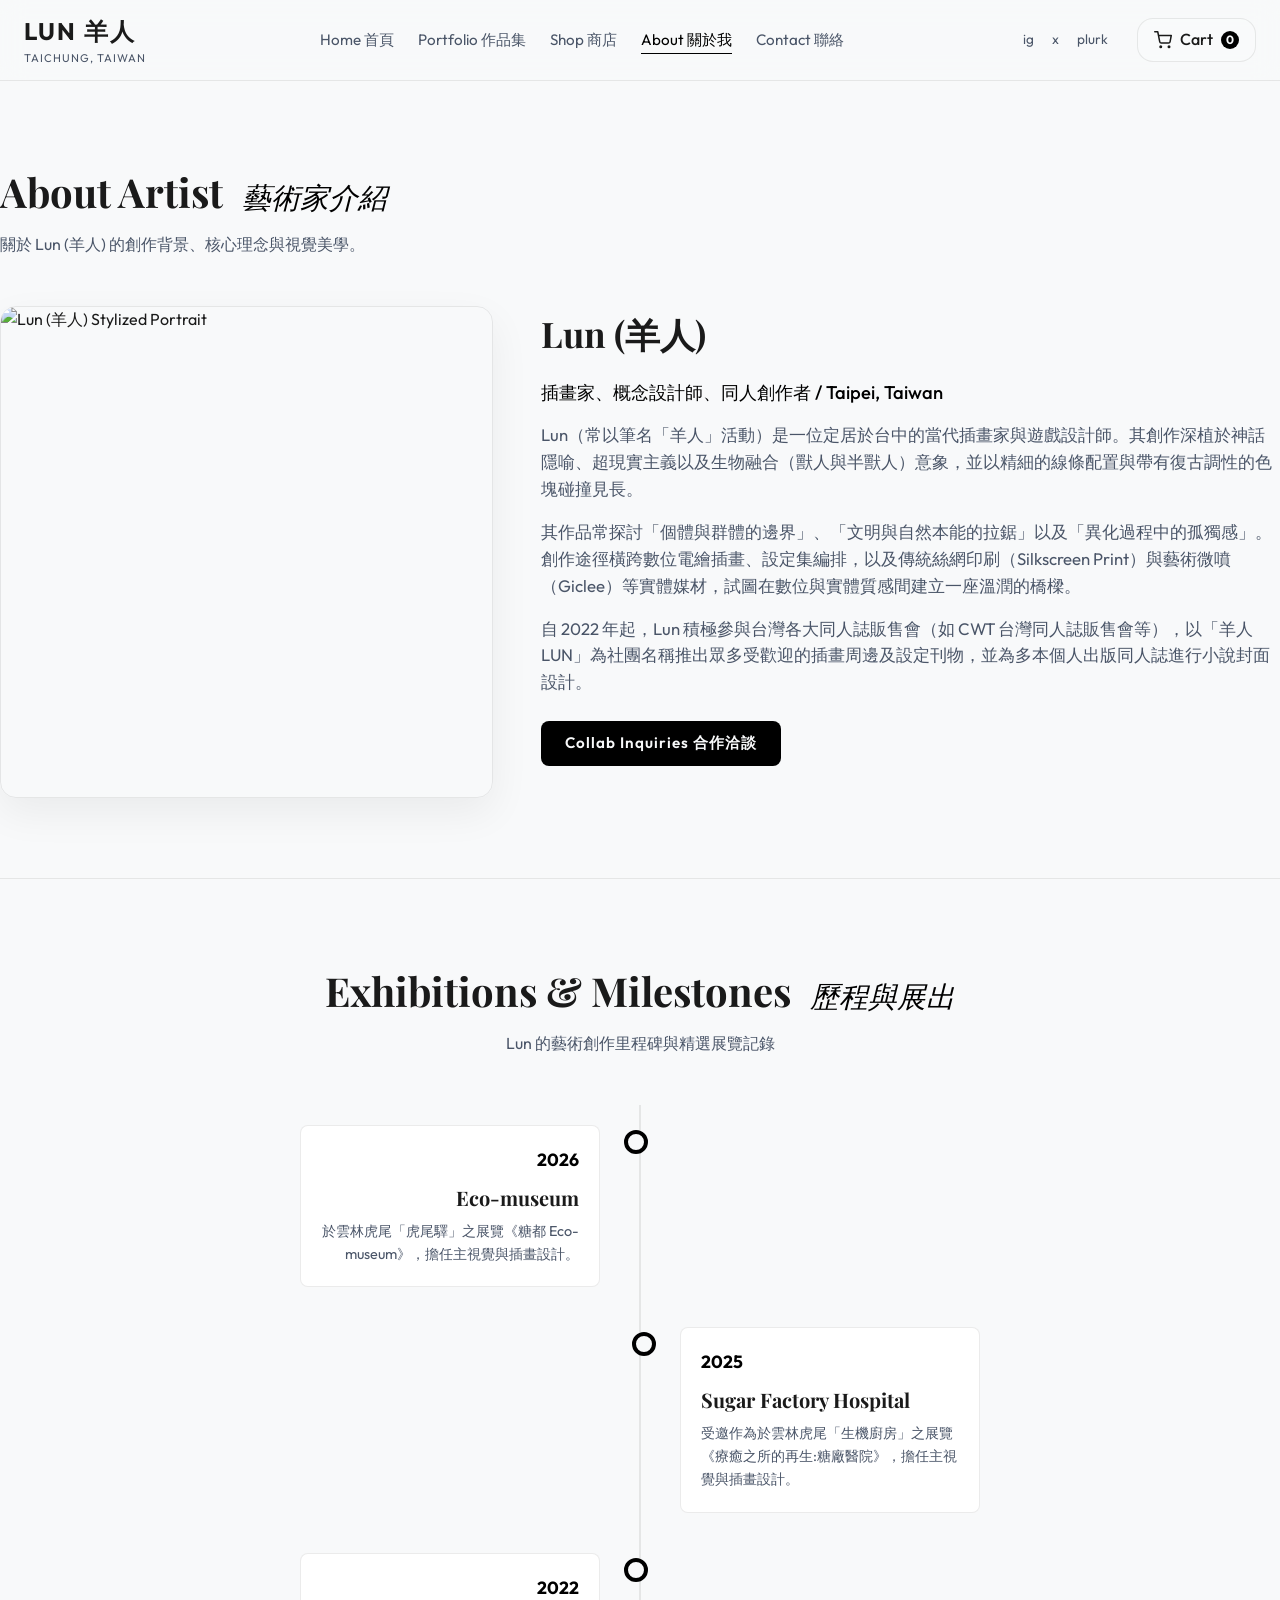
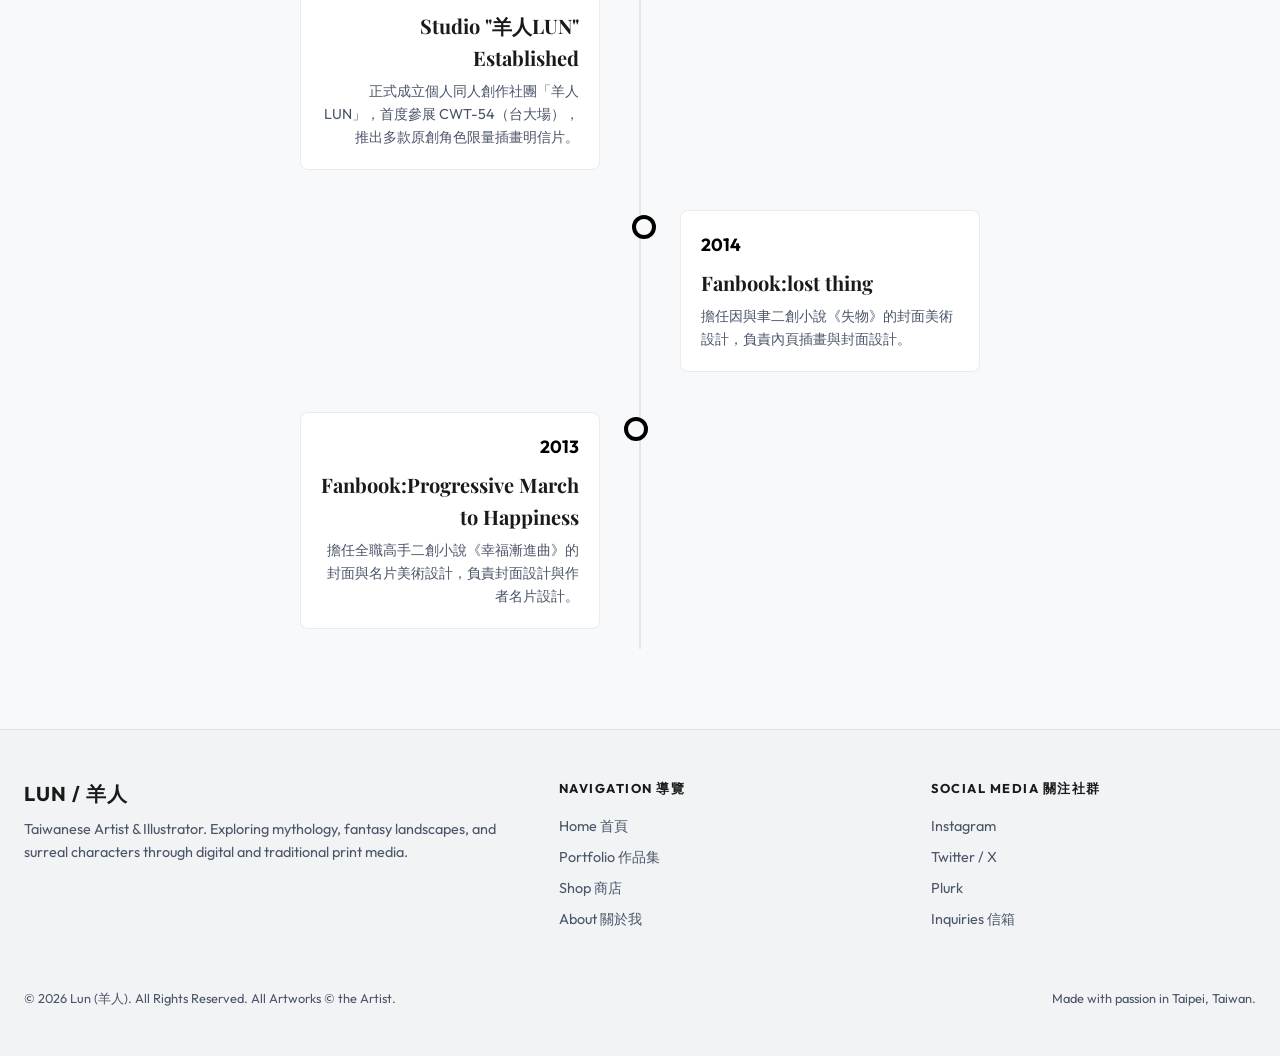
==== about.html @ feaa1fb0 "Add files via upload" ====
<!DOCTYPE html>
<html lang="zh-Hant-TW">
<head>
    <meta charset="UTF-8">
    <meta name="viewport" content="width=device-width, initial-scale=1.0">
    <title>About — Lun (羊人) | 關於我</title>
    <meta name="description" content="了解插畫家 Lun (羊人) 的創作背景與藝術理念。探索其創作生涯時間軸、精選展覽經歷、合作客戶與個人自傳。">
    <link rel="stylesheet" href="style.css">
</head>
<body>

    <!-- --- Header --- -->
    <header>
        <div class="container nav-container">
            <a href="index.html" class="logo-wrapper">
                <span class="logo-brand">LUN 羊人</span>
                <span class="logo-location">Taichung, Taiwan</span>
            </a>
            
            <nav>
                <ul class="nav-links" id="nav-links">
                    <li><a href="index.html">Home 首頁</a></li>
                    <li><a href="portfolio.html">Portfolio 作品集</a></li>
                    <li><a href="shop.html">Shop 商店</a></li>
                    <li><a href="about.html" class="active">About 關於我</a></li>
                    <li><a href="#" id="contact-trigger">Contact 聯絡</a></li>
                </ul>
            </nav>
            
            <div class="nav-right">
                <div class="social-icons-nav">
                    <a href="https://instagram.com" target="_blank">ig</a>
                    <a href="https://x.com" target="_blank">x</a>
                    <a href="https://plurk.com" target="_blank">plurk</a>
                </div>
                <div class="cart-icon-btn" id="cart-toggle">
                    <svg width="18" height="18" viewBox="0 0 24 24" fill="none" stroke="currentColor" stroke-width="2" stroke-linecap="round" stroke-linejoin="round"><circle cx="9" cy="21" r="1"></circle><circle cx="20" cy="21" r="1"></circle><path d="M1 1h4l2.68 13.39a2 2 0 0 0 2 1.61h9.72a2 2 0 0 0 2-1.61L23 6H6"></path></svg>
                    <span>Cart</span>
                    <span class="cart-count" id="cart-count">0</span>
                </div>
                <div class="menu-toggle" id="menu-toggle">
                    <span></span>
                    <span></span>
                    <span></span>
                </div>
            </div>
        </div>
    </header>

    <!-- --- About Section --- -->
    <section class="container section-padding" style="margin-top: 80px;">
        <div class="section-header">
            <h2>About Artist <em>藝術家介紹</em></h2>
            <p>關於 Lun (羊人) 的創作背景、核心理念與視覺美學。</p>
        </div>
        
        <div class="about-grid">
            <div class="about-image">
                <img src="assets/artist_avatar.png" alt="Lun (羊人) Stylized Portrait">
            </div>
            
            <div class="about-text">
                <h3>Lun (羊人)</h3>
                <p style="color: var(--accent-gold); font-size: 1.15rem; font-weight: 500; margin-bottom: 15px;">插畫家、概念設計師、同人創作者 / Taipei, Taiwan</p>
                
                <p>Lun（常以筆名「羊人」活動）是一位定居於台中的當代插畫家與遊戲設計師。其創作深植於神話隱喻、超現實主義以及生物融合（獸人與半獸人）意象，並以精細的線條配置與帶有復古調性的色塊碰撞見長。</p>
                
                <p>其作品常探討「個體與群體的邊界」、「文明與自然本能的拉鋸」以及「異化過程中的孤獨感」。創作途徑橫跨數位電繪插畫、設定集編排，以及傳統絲網印刷（Silkscreen Print）與藝術微噴（Giclee）等實體媒材，試圖在數位與實體質感間建立一座溫潤的橋樑。</p>
                
                <p>自 2022 年起，Lun 積極參與台灣各大同人誌販售會（如 CWT 台灣同人誌販售會等），以「羊人LUN」為社團名稱推出眾多受歡迎的插畫周邊及設定刊物，並為多本個人出版同人誌進行小說封面設計。</p>
                
                <div style="margin-top: 25px;">
                    <a href="#" class="btn btn-primary" id="contact-trigger-about" style="padding: 10px 24px;">Collab Inquiries 合作洽談</a>
                </div>
            </div>
        </div>

        <!-- Timeline Section -->
        <div class="timeline-section">
            <div class="section-header" style="text-align: center;">
                <h2>Exhibitions & Milestones <em>歷程與展出</em></h2>
                <p>Lun 的藝術創作里程碑與精選展覽記錄</p>
            </div>
            
            <div class="timeline">
                <!-- 2026 -->
                <div class="timeline-item timeline-left">
                    <div class="timeline-content">
                        <div class="timeline-date">2026</div>
                        <h4>Eco-museum</h4>
                        <p>於雲林虎尾「虎尾驛」之展覽《糖都 Eco-museum》，擔任主視覺與插畫設計。</p>
                    </div>
                </div>
                
                <!-- 2025 -->
                <div class="timeline-item timeline-right">
                    <div class="timeline-content">
                        <div class="timeline-date">2025</div>
                        <h4>Sugar Factory Hospital</h4>
                        <p>受邀作為於雲林虎尾「生機廚房」之展覽《療癒之所的再生:糖廠醫院》，擔任主視覺與插畫設計。</p>
                    </div>
                </div>
                
                <!-- 2022 -->
                <div class="timeline-item timeline-left">
                    <div class="timeline-content">
                        <div class="timeline-date">2022</div>
                        <h4>Studio "羊人LUN" Established</h4>
                        <p>正式成立個人同人創作社團「羊人LUN」，首度參展 CWT-54（台大場），推出多款原創角色限量插畫明信片。</p>
                    </div>
                </div>
                
                <!-- 2014 -->
                <div class="timeline-item timeline-right">
                    <div class="timeline-content">
                        <div class="timeline-date">2014</div>
                        <h4>Fanbook:lost thing</h4>
                        <p>擔任因與聿二創小說《失物》的封面美術設計，負責內頁插畫與封面設計。</p>
                    </div>
                </div>

                <!-- 2013 -->
                <div class="timeline-item timeline-left">
                    <div class="timeline-content">
                        <div class="timeline-date">2013</div>
                        <h4>Fanbook:Progressive March to Happiness</h4>
                        <p>擔任全職高手二創小說《幸福漸進曲》的封面與名片美術設計，負責封面設計與作者名片設計。</p>
                    </div>
                </div>
            </div>
        </div>
    </section>

    <!-- --- Cart Overlay & Drawer (Global) --- -->
    <div class="cart-overlay" id="cart-overlay">
        <div class="cart-drawer" id="cart-drawer">
            <div class="cart-header">
                <h3>Shopping Cart 購物車</h3>
                <span class="cart-close-btn" id="cart-close">&times;</span>
            </div>
            
            <div class="cart-items-wrapper" id="cart-items-wrapper">
                <!-- Loaded Dynamically -->
            </div>
            
            <div class="cart-footer-panel">
                <div class="cart-summary-row">
                    <span>Subtotal 小計</span>
                    <span class="cart-summary-price" id="cart-total-price">$0.00 USD</span>
                </div>
                
                <button class="btn btn-primary" id="checkout-btn" style="width: 100%; text-align: center;">Proceed to Checkout 填寫結帳資料</button>
                
                <div class="cart-checkout-form" id="checkout-form">
                    <form id="pay-form">
                        <div class="contact-form-group">
                            <label class="contact-form-label" for="checkout-email">Email 收件信箱</label>
                            <input class="contact-input" type="email" id="checkout-email" required placeholder="your_email@domain.com">
                        </div>
                        <div class="contact-form-group">
                            <label class="contact-form-label" for="checkout-name">Recipient Name 收件人姓名</label>
                            <input class="contact-input" type="text" id="checkout-name" required placeholder="收件人真實姓名">
                        </div>
                        <div class="contact-form-group">
                            <label class="contact-form-label" for="checkout-address">Shipping Address 運送地址</label>
                            <input class="contact-input" type="text" id="checkout-address" required placeholder="收件完整地址">
                        </div>
                        <div class="contact-form-group">
                            <label class="contact-form-label" for="checkout-card">Card Number 信用卡卡號</label>
                            <input class="contact-input" type="text" id="checkout-card" required placeholder="0000 0000 0000 0000">
                        </div>
                        <div style="display: grid; grid-template-columns: 1fr 1fr; gap: 10px;">
                            <div class="contact-form-group">
                                <label class="contact-form-label" for="checkout-expiry">Expiry 有效期限</label>
                                <input class="contact-input" type="text" id="checkout-expiry" required placeholder="MM/YY">
                            </div>
                            <div class="contact-form-group">
                                <label class="contact-form-label" for="checkout-cvv">CVV 安全碼</label>
                                <input class="contact-input" type="text" id="checkout-cvv" required placeholder="123">
                            </div>
                        </div>
                        <button type="submit" class="btn btn-primary" id="pay-submit-btn" style="width: 100%; text-align: center; margin-top: 15px; background-color: var(--accent-emerald);">Pay & Confirm 模擬付款</button>
                    </form>
                </div>
            </div>
        </div>
    </div>

    <!-- --- Contact Overlay & Drawer (Global) --- -->
    <div class="contact-overlay" id="contact-overlay">
        <div class="contact-drawer" id="contact-drawer">
            <div class="contact-header">
                <h3>Contact & Newsletter 聯絡與訂閱</h3>
                <span class="contact-close-btn" id="contact-close">&times;</span>
            </div>
            
            <div class="contact-body">
                <p class="contact-intro">對於委託合作、展覽邀請或商品購買有任何疑問？請填寫下方表單，我會儘快與您聯繫。</p>
                
                <form id="contact-form">
                    <div class="contact-form-group">
                        <label class="contact-form-label" for="contact-name">Name 姓名</label>
                        <input class="contact-input" type="text" id="contact-name" required placeholder="您的姓名">
                    </div>
                    <div class="contact-form-group">
                        <label class="contact-form-label" for="contact-email">Email 信箱</label>
                        <input class="contact-input" type="email" id="contact-email" required placeholder="your_email@domain.com">
                    </div>
                    <div class="contact-form-group">
                        <label class="contact-form-label" for="contact-subject">Subject 主旨</label>
                        <input class="contact-input" type="text" id="contact-subject" required placeholder="諮詢主旨">
                    </div>
                    <div class="contact-form-group">
                        <label class="contact-form-label" for="contact-message">Message 訊息內容</label>
                        <textarea class="contact-input" id="contact-message" required placeholder="請輸入您想說的話..."></textarea>
                    </div>
                    <button type="submit" class="btn btn-primary" style="width: 100%; text-align: center;">Send Message 傳送訊息</button>
                </form>
                
                <div class="contact-socials">
                    <span class="contact-form-label">Follow Me 關注社群</span>
                    <ul class="contact-social-links">
                        <li><a href="https://instagram.com" target="_blank">Instagram</a></li>
                        <li><a href="https://x.com" target="_blank">Twitter / X</a></li>
                        <li><a href="https://plurk.com" target="_blank">Plurk</a></li>
                        <li><a href="mailto:lun.sheepman@gmail.com">Email 信箱</a></li>
                    </ul>
                </div>
            </div>
        </div>
    </div>

    <!-- --- Footer --- -->
    <footer>
        <div class="container footer-grid">
            <div class="footer-brand">
                <h4>LUN / 羊人</h4>
                <p>Taiwanese Artist & Illustrator. Exploring mythology, fantasy landscapes, and surreal characters through digital and traditional print media.</p>
            </div>
            <div class="footer-links">
                <h5>Navigation 導覽</h5>
                <ul>
                    <li><a href="index.html">Home 首頁</a></li>
                    <li><a href="portfolio.html">Portfolio 作品集</a></li>
                    <li><a href="shop.html">Shop 商店</a></li>
                    <li><a href="about.html">About 關於我</a></li>
                </ul>
            </div>
            <div class="footer-links">
                <h5>Social Media 關注社群</h5>
                <ul>
                    <li><a href="https://instagram.com" target="_blank">Instagram</a></li>
                    <li><a href="https://x.com" target="_blank">Twitter / X</a></li>
                    <li><a href="https://plurk.com" target="_blank">Plurk</a></li>
                    <li><a href="mailto:lun.sheepman@gmail.com">Inquiries 信箱</a></li>
                </ul>
            </div>
        </div>
        <div class="container footer-bottom">
            <span>&copy; 2026 Lun (羊人). All Rights Reserved. All Artworks &copy; the Artist.</span>
            <span>Made with passion in Taipei, Taiwan.</span>
        </div>
    </footer>

    <script src="app.js"></script>
    <script>
        // Specific toggle for about page button to open contact overlay
        const aboutCollabBtn = document.getElementById('contact-trigger-about');
        if (aboutCollabBtn) {
            aboutCollabBtn.addEventListener('click', (e) => {
                e.preventDefault();
                const overlay = document.getElementById('contact-overlay');
                if (overlay) overlay.classList.add('open');
            });
        }
    </script>
</body>
</html>
---- style.css ----
@import url('https://fonts.googleapis.com/css2?family=Outfit:wght@300;400;500;600;700&family=Playfair+Display:ital,wght@0,400;0,600;0,700;1,400&display=swap');

/* --- CSS Variables & Design System --- */
:root {
    --bg-color: #f8f9fa;
    --bg-card: #ffffff;
    --bg-card-hover: #f1f3f5;
    --border-color: rgba(0, 0, 0, 0.08);
    --border-glow: rgba(0, 0, 0, 0.15);
    
    --text-primary: #1a1a1a;
    --text-secondary: #4a5568;
    --text-muted: #718096;
    
    --accent-gold: #000000;
    --accent-gold-dark: #2d3748;
    --accent-emerald: #0f766e;
    --accent-emerald-dark: #115e59;
    
    --font-sans: 'Outfit', sans-serif;
    --font-serif: 'Playfair Display', serif;
    
    --transition-smooth: all 0.35s cubic-bezier(0.25, 0.8, 0.25, 1);
    --transition-fast: all 0.2s ease;
    
    --glass-blur: blur(12px);
    --border-radius: 8px;
    --border-radius-lg: 16px;
    --spacing-xs: 8px;
    --spacing-sm: 16px;
    --spacing-md: 24px;
    --spacing-lg: 48px;
    --spacing-xl: 80px;
    
    --max-width: 1440px;
}

/* --- Base Reset & Typography --- */
* {
    margin: 0;
    padding: 0;
    box-sizing: border-box;
    -webkit-font-smoothing: antialiased;
    -moz-osx-font-smoothing: grayscale;
}

body {
    background-color: var(--bg-color);
    color: var(--text-primary);
    font-family: var(--font-sans);
    line-height: 1.6;
    overflow-x: hidden;
}

a {
    color: inherit;
    text-decoration: none;
    transition: var(--transition-fast);
}

img {
    max-width: 100%;
    height: auto;
    display: block;
}

button, input, textarea {
    font-family: inherit;
    color: inherit;
    background: none;
    border: none;
    outline: none;
}

/* --- Custom Scrollbar --- */
::-webkit-scrollbar {
    width: 8px;
    height: 8px;
}
::-webkit-scrollbar-track {
    background: var(--bg-color);
}
::-webkit-scrollbar-thumb {
    background: rgba(240, 246, 252, 0.15);
    border-radius: 4px;
}
::-webkit-scrollbar-thumb:hover {
    background: var(--accent-gold);
}

/* --- Layout Wrappers --- */
.container {
    max-width: var(--max-width);
    margin: 0 auto;
    padding: 0 var(--spacing-md);
    width: 100%;
}

.section-padding {
    padding: var(--spacing-xl) 0;
}

/* --- Header & Navigation --- */
header {
    position: fixed;
    top: 0;
    left: 0;
    width: 100%;
    z-index: 100;
    background: rgba(248, 249, 250, 0.85);
    backdrop-filter: var(--glass-blur);
    -webkit-backdrop-filter: var(--glass-blur);
    border-bottom: 1px solid var(--border-color);
    transition: var(--transition-smooth);
}

header.scrolled {
    padding: 10px 0;
    box-shadow: 0 10px 30px rgba(0, 0, 0, 0.05);
}

.nav-container {
    display: flex;
    justify-content: space-between;
    align-items: center;
    height: 80px;
    transition: var(--transition-smooth);
}

header.scrolled .nav-container {
    height: 60px;
}

.logo-wrapper {
    display: flex;
    flex-direction: column;
}

.logo-brand {
    font-size: 1.5rem;
    font-weight: 700;
    letter-spacing: 2px;
    color: var(--text-primary);
}

.logo-location {
    font-size: 0.7rem;
    color: var(--text-secondary);
    letter-spacing: 1px;
    text-transform: uppercase;
}

.nav-links {
    display: flex;
    gap: var(--spacing-md);
    list-style: none;
    align-items: center;
}

.nav-links a {
    font-size: 0.95rem;
    font-weight: 400;
    color: var(--text-secondary);
    position: relative;
    padding: 5px 0;
}

.nav-links a::after {
    content: '';
    position: absolute;
    bottom: 0;
    left: 0;
    width: 0;
    height: 1px;
    background: var(--accent-gold);
    transition: var(--transition-smooth);
}

.nav-links a:hover,
.nav-links a.active {
    color: var(--accent-gold);
}

.nav-links a:hover::after,
.nav-links a.active::after {
    width: 100%;
}

.nav-right {
    display: flex;
    align-items: center;
    gap: var(--spacing-md);
}

.social-icons-nav {
    display: flex;
    gap: var(--spacing-xs);
}

.social-icons-nav a {
    color: var(--text-secondary);
    font-size: 0.85rem;
    text-transform: lowercase;
    padding: 5px;
}

.social-icons-nav a:hover {
    color: var(--accent-gold);
}

.cart-icon-btn {
    display: flex;
    align-items: center;
    gap: 8px;
    color: var(--text-primary);
    cursor: pointer;
    font-weight: 500;
    background: rgba(240, 246, 252, 0.05);
    padding: 8px 16px;
    border-radius: var(--border-radius-lg);
    border: 1px solid var(--border-color);
    transition: var(--transition-fast);
    position: relative;
}

.cart-icon-btn:hover {
    border-color: var(--accent-gold);
    background: rgba(229, 193, 88, 0.05);
}

.cart-count {
    background-color: var(--accent-gold);
    color: var(--bg-color);
    font-size: 0.75rem;
    font-weight: 700;
    min-width: 18px;
    height: 18px;
    border-radius: 50%;
    display: flex;
    align-items: center;
    justify-content: center;
    padding: 2px;
}

/* Mobile Menu Toggle */
.menu-toggle {
    display: none;
    flex-direction: column;
    gap: 6px;
    cursor: pointer;
    z-index: 110;
}

.menu-toggle span {
    width: 25px;
    height: 2px;
    background-color: var(--text-primary);
    transition: var(--transition-fast);
}

/* --- Hero Banner Section --- */
.hero-section {
    position: relative;
    min-height: 90vh;
    display: flex;
    align-items: center;
    padding-top: 100px;
    overflow: hidden;
}

.hero-bg {
    position: absolute;
    top: 0;
    left: 0;
    width: 100%;
    height: 100%;
    z-index: 1;
    opacity: 0.35;
    background: radial-gradient(circle at 80% 30%, rgba(229, 193, 88, 0.15), transparent 50%),
                radial-gradient(circle at 20% 80%, rgba(52, 211, 153, 0.1), transparent 50%);
}

.hero-grid {
    display: grid;
    grid-template-columns: 1fr 1.1fr;
    gap: var(--spacing-lg);
    align-items: center;
    position: relative;
    z-index: 2;
}

.hero-content h1 {
    font-family: var(--font-serif);
    font-size: clamp(2.5rem, 5vw, 4.5rem);
    font-weight: 700;
    line-height: 1.1;
    margin-bottom: var(--spacing-sm);
}

.hero-content h1 em {
    font-style: italic;
    font-weight: 400;
    color: var(--accent-gold);
}

.hero-content .subtitle {
    font-size: 1.25rem;
    color: var(--text-secondary);
    margin-bottom: var(--spacing-md);
    letter-spacing: 1px;
}

.hero-content p {
    color: var(--text-secondary);
    max-width: 500px;
    margin-bottom: var(--spacing-md);
}

.hero-actions {
    display: flex;
    gap: var(--spacing-sm);
}

.btn {
    display: inline-block;
    padding: 12px 32px;
    border-radius: var(--border-radius);
    font-weight: 600;
    font-size: 0.95rem;
    letter-spacing: 1px;
    cursor: pointer;
    transition: var(--transition-smooth);
}

.btn-primary {
    background-color: var(--accent-gold);
    color: var(--bg-color);
}

.btn-primary:hover {
    background-color: var(--accent-gold-dark);
    color: #fff;
    transform: translateY(-2px);
    box-shadow: 0 10px 20px rgba(0, 0, 0, 0.12);
}

.btn-secondary {
    border: 1px solid var(--border-color);
    color: var(--text-primary);
    background: rgba(0, 0, 0, 0.02);
}

.btn-secondary:hover {
    border-color: var(--accent-gold);
    background: rgba(0, 0, 0, 0.05);
    transform: translateY(-2px);
}

.hero-visual {
    position: relative;
    border-radius: var(--border-radius-lg);
    overflow: hidden;
    box-shadow: 0 20px 50px rgba(0, 0, 0, 0.08);
    border: 1px solid var(--border-color);
    transition: var(--transition-smooth);
}

.hero-visual:hover {
    transform: scale(1.02);
    border-color: var(--border-glow);
}

.hero-visual img {
    width: 100%;
    height: 550px;
    object-fit: cover;
}

/* --- Section Titles --- */
.section-header {
    margin-bottom: var(--spacing-lg);
}

.section-header h2 {
    font-family: var(--font-serif);
    font-size: 2.5rem;
    color: var(--text-primary);
}

.section-header h2 em {
    font-style: italic;
    font-weight: 400;
    color: var(--accent-gold);
    font-size: 1.8rem;
    margin-left: 10px;
}

.section-header p {
    color: var(--text-secondary);
    margin-top: 8px;
}

/* --- Portfolio Masonry Grid --- */
.portfolio-filters {
    display: flex;
    gap: var(--spacing-sm);
    list-style: none;
    margin-bottom: var(--spacing-md);
    flex-wrap: wrap;
}

.filter-btn {
    font-size: 0.9rem;
    padding: 8px 20px;
    border-radius: 20px;
    border: 1px solid var(--border-color);
    cursor: pointer;
    background: rgba(240, 246, 252, 0.03);
    transition: var(--transition-fast);
}

.filter-btn:hover,
.filter-btn.active {
    border-color: var(--accent-gold);
    color: var(--accent-gold);
    background: rgba(229, 193, 88, 0.05);
}

/* Saren Stone Reference: 4 Column Masonry */
.masonry-grid {
    column-count: 4;
    column-gap: 20px;
    width: 100%;
}

.masonry-item {
    background-color: var(--bg-card);
    border-radius: var(--border-radius);
    border: 1px solid var(--border-color);
    overflow: hidden;
    margin-bottom: 20px;
    break-inside: avoid;
    cursor: pointer;
    transition: var(--transition-smooth);
    position: relative;
}

.masonry-item img {
    width: 100%;
    display: block;
    transition: var(--transition-smooth);
}

.masonry-item-info {
    position: absolute;
    bottom: 0;
    left: 0;
    width: 100%;
    padding: 24px;
    background: linear-gradient(to top, rgba(248, 249, 250, 0.98), rgba(248, 249, 250, 0));
    opacity: 0;
    transform: translateY(10px);
    transition: var(--transition-smooth);
}

.masonry-item:hover {
    transform: translateY(-5px);
    border-color: var(--border-glow);
    box-shadow: 0 12px 30px rgba(0, 0, 0, 0.4);
}

.masonry-item:hover img {
    transform: scale(1.05);
}

.masonry-item:hover .masonry-item-info {
    opacity: 1;
    transform: translateY(0);
}

.masonry-item-title {
    font-family: var(--font-serif);
    font-size: 1.25rem;
    font-weight: 600;
    margin-bottom: 4px;
}

.masonry-item-tag {
    font-size: 0.8rem;
    color: var(--accent-gold);
    text-transform: uppercase;
    letter-spacing: 1px;
}

/* --- Shop Layout (Sachin Teng Style) --- */
.shop-category-section {
    margin-bottom: var(--spacing-xl);
}

.product-grid {
    display: grid;
    grid-template-columns: repeat(auto-fill, minmax(280px, 1fr));
    gap: var(--spacing-md);
}

.product-card {
    background-color: var(--bg-card);
    border-radius: var(--border-radius);
    border: 1px solid var(--border-color);
    overflow: hidden;
    transition: var(--transition-smooth);
    display: flex;
    flex-direction: column;
}

.product-card:hover {
    background-color: var(--bg-card-hover);
    border-color: var(--border-glow);
    transform: translateY(-5px);
    box-shadow: 0 15px 30px rgba(0,0,0,0.3);
}

.product-img-wrapper {
    position: relative;
    aspect-ratio: 4/5;
    overflow: hidden;
    background-color: rgba(0,0,0,0.2);
}

.product-img-wrapper img {
    width: 100%;
    height: 100%;
    object-fit: cover;
    transition: var(--transition-smooth);
}

.product-card:hover .product-img-wrapper img {
    transform: scale(1.05);
}

.product-badge {
    position: absolute;
    top: 15px;
    right: 15px;
    background: var(--bg-color);
    border: 1px solid var(--accent-gold);
    color: var(--accent-gold);
    font-size: 0.75rem;
    font-weight: 700;
    padding: 4px 10px;
    border-radius: 4px;
    text-transform: uppercase;
    letter-spacing: 1px;
    z-index: 2;
}

.product-info {
    padding: var(--spacing-md);
    flex-grow: 1;
    display: flex;
    flex-direction: column;
}

.product-title {
    font-family: var(--font-serif);
    font-size: 1.3rem;
    font-weight: 600;
    margin-bottom: var(--spacing-xs);
    color: var(--text-primary);
}

.product-meta {
    font-size: 0.85rem;
    color: var(--text-secondary);
    margin-bottom: var(--spacing-sm);
    flex-grow: 1;
}

.product-meta strong {
    color: var(--text-primary);
}

.product-price-row {
    display: flex;
    justify-content: space-between;
    align-items: center;
    margin-top: auto;
    padding-top: var(--spacing-sm);
    border-top: 1px solid rgba(240, 246, 252, 0.05);
}

.product-price {
    font-size: 1.2rem;
    font-weight: 700;
    color: var(--accent-gold);
}

.btn-buy {
    background-color: transparent;
    color: var(--accent-gold);
    border: 1px solid var(--accent-gold);
    padding: 8px 20px;
    border-radius: var(--border-radius);
    cursor: pointer;
    font-size: 0.85rem;
    font-weight: 600;
    letter-spacing: 1px;
    transition: var(--transition-fast);
}

.btn-buy:hover {
    background-color: var(--accent-gold);
    color: var(--bg-color);
    box-shadow: 0 4px 12px rgba(229, 193, 88, 0.25);
}

.out-of-print {
    color: var(--text-muted);
    font-size: 0.9rem;
    font-weight: 700;
    letter-spacing: 1px;
    text-transform: uppercase;
}

/* --- About & Timeline Section --- */
.about-grid {
    display: grid;
    grid-template-columns: 1fr 1.5fr;
    gap: var(--spacing-lg);
    margin-bottom: var(--spacing-xl);
}

.about-image {
    border-radius: var(--border-radius-lg);
    overflow: hidden;
    border: 1px solid var(--border-color);
    box-shadow: 0 15px 40px rgba(0, 0, 0, 0.06);
    align-self: start;
}

.about-image img {
    width: 100%;
    aspect-ratio: 1/1;
    object-fit: cover;
}

.about-text h3 {
    font-family: var(--font-serif);
    font-size: 2.2rem;
    margin-bottom: var(--spacing-sm);
    color: var(--text-primary);
}

.about-text p {
    color: var(--text-secondary);
    margin-bottom: var(--spacing-sm);
    font-size: 1.05rem;
}

/* Timeline Layout */
.timeline-section {
    margin-top: var(--spacing-xl);
    border-top: 1px solid var(--border-color);
    padding-top: var(--spacing-xl);
}

.timeline {
    position: relative;
    max-width: 800px;
    margin: 40px auto 0;
    padding: 0 20px;
}

.timeline::after {
    content: '';
    position: absolute;
    width: 2px;
    background: var(--border-color);
    top: 0;
    bottom: 0;
    left: 50%;
    transform: translateX(-50%);
}

.timeline-item {
    padding: 20px 40px;
    position: relative;
    width: 50%;
    background-color: inherit;
}

.timeline-item::after {
    content: '';
    position: absolute;
    width: 16px;
    height: 16px;
    right: -8px;
    background-color: var(--bg-color);
    border: 4px solid var(--accent-gold);
    top: 25px;
    border-radius: 50%;
    z-index: 1;
}

.timeline-left {
    left: 0;
    text-align: right;
}

.timeline-right {
    left: 50%;
}

.timeline-right::after {
    left: -8px;
}

.timeline-content {
    padding: 20px;
    background-color: var(--bg-card);
    border: 1px solid var(--border-color);
    position: relative;
    border-radius: var(--border-radius);
}

.timeline-date {
    font-weight: 700;
    color: var(--accent-gold);
    margin-bottom: 8px;
    font-size: 1.1rem;
}

.timeline-content h4 {
    font-family: var(--font-serif);
    font-size: 1.25rem;
    margin-bottom: 6px;
}

.timeline-content p {
    color: var(--text-secondary);
    font-size: 0.9rem;
}

/* --- Slide-out Shopping Cart Drawer --- */
.cart-overlay {
    position: fixed;
    top: 0;
    left: 0;
    width: 100%;
    height: 100%;
    background: rgba(0, 0, 0, 0.4);
    backdrop-filter: blur(4px);
    z-index: 1000;
    opacity: 0;
    pointer-events: none;
    transition: var(--transition-smooth);
}

.cart-overlay.open {
    opacity: 1;
    pointer-events: auto;
}

.cart-drawer {
    position: fixed;
    top: 0;
    right: 0;
    width: 100%;
    max-width: 480px;
    height: 100%;
    background: var(--bg-color);
    border-left: 1px solid var(--border-color);
    box-shadow: -10px 0 40px rgba(0, 0, 0, 0.08);
    z-index: 1001;
    transform: translateX(100%);
    transition: var(--transition-smooth);
    display: flex;
    flex-direction: column;
}

.cart-overlay.open .cart-drawer {
    transform: translateX(0);
}

.cart-header {
    padding: var(--spacing-md);
    border-bottom: 1px solid var(--border-color);
    display: flex;
    justify-content: space-between;
    align-items: center;
}

.cart-header h3 {
    font-family: var(--font-serif);
    font-size: 1.5rem;
}

.cart-close-btn {
    cursor: pointer;
    font-size: 1.5rem;
    color: var(--text-secondary);
    transition: var(--transition-fast);
}

.cart-close-btn:hover {
    color: var(--text-primary);
}

.cart-items-wrapper {
    flex-grow: 1;
    overflow-y: auto;
    padding: var(--spacing-md);
}

.cart-item {
    display: flex;
    gap: var(--spacing-sm);
    padding-bottom: var(--spacing-sm);
    margin-bottom: var(--spacing-sm);
    border-bottom: 1px solid rgba(240, 246, 252, 0.05);
}

.cart-item-img {
    width: 70px;
    height: 90px;
    border-radius: var(--border-radius);
    object-fit: cover;
    border: 1px solid var(--border-color);
}

.cart-item-details {
    flex-grow: 1;
    display: flex;
    flex-direction: column;
}

.cart-item-title {
    font-family: var(--font-serif);
    font-size: 1.1rem;
    margin-bottom: 4px;
}

.cart-item-price {
    font-weight: 600;
    color: var(--accent-gold);
    margin-bottom: 8px;
    font-size: 0.95rem;
}

.cart-item-qty-row {
    display: flex;
    justify-content: space-between;
    align-items: center;
    margin-top: auto;
}

.cart-qty-selector {
    display: flex;
    align-items: center;
    border: 1px solid var(--border-color);
    border-radius: 4px;
    overflow: hidden;
}

.cart-qty-btn {
    padding: 4px 10px;
    background: rgba(240, 246, 252, 0.05);
    cursor: pointer;
    font-weight: bold;
    font-size: 0.85rem;
}

.cart-qty-btn:hover {
    background: var(--border-color);
}

.cart-qty-val {
    padding: 4px 12px;
    font-size: 0.85rem;
}

.cart-item-remove {
    font-size: 0.8rem;
    color: var(--text-muted);
    cursor: pointer;
    text-decoration: underline;
}

.cart-item-remove:hover {
    color: var(--text-primary);
}

.cart-footer-panel {
    padding: var(--spacing-md);
    border-top: 1px solid var(--border-color);
    background: rgba(0, 0, 0, 0.02);
}

.cart-summary-row {
    display: flex;
    justify-content: space-between;
    font-size: 1.1rem;
    font-weight: 600;
    margin-bottom: var(--spacing-md);
}

.cart-summary-price {
    color: var(--accent-gold);
}

.cart-empty-message {
    text-align: center;
    color: var(--text-secondary);
    padding: var(--spacing-lg) 0;
}

/* Checkout Button & Form inside Cart */
.cart-checkout-form {
    display: none;
    margin-top: var(--spacing-sm);
    padding-top: var(--spacing-sm);
    border-top: 1px solid rgba(240, 246, 252, 0.05);
}

.cart-checkout-form.active {
    display: block;
}

/* --- Slide-out Contact Drawer --- */
.contact-overlay {
    position: fixed;
    top: 0;
    left: 0;
    width: 100%;
    height: 100%;
    background: rgba(0, 0, 0, 0.4);
    backdrop-filter: blur(4px);
    z-index: 1000;
    opacity: 0;
    pointer-events: none;
    transition: var(--transition-smooth);
}

.contact-overlay.open {
    opacity: 1;
    pointer-events: auto;
}

.contact-drawer {
    position: fixed;
    top: 0;
    right: 0;
    width: 100%;
    max-width: 520px;
    height: 100%;
    background: var(--bg-color);
    border-left: 1px solid var(--border-color);
    box-shadow: -10px 0 40px rgba(0, 0, 0, 0.08);
    z-index: 1001;
    transform: translateX(100%);
    transition: var(--transition-smooth);
    display: flex;
    flex-direction: column;
    padding: var(--spacing-md);
}

.contact-overlay.open .contact-drawer {
    transform: translateX(0);
}

.contact-header {
    display: flex;
    justify-content: space-between;
    align-items: center;
    padding-bottom: var(--spacing-md);
    border-bottom: 1px solid var(--border-color);
}

.contact-header h3 {
    font-family: var(--font-serif);
    font-size: 1.5rem;
}

.contact-close-btn {
    cursor: pointer;
    font-size: 1.5rem;
    color: var(--text-secondary);
}

.contact-body {
    flex-grow: 1;
    overflow-y: auto;
    padding: var(--spacing-md) 0;
}

.contact-intro {
    font-size: 0.95rem;
    color: var(--text-secondary);
    margin-bottom: var(--spacing-md);
}

.contact-form-group {
    margin-bottom: var(--spacing-md);
}

.contact-form-label {
    display: block;
    font-size: 0.75rem;
    font-weight: 600;
    letter-spacing: 1.5px;
    text-transform: uppercase;
    margin-bottom: 8px;
    color: var(--text-primary);
}

.contact-input {
    width: 100%;
    padding: 12px 16px;
    background: #ffffff;
    border: 1px solid var(--border-color);
    border-radius: var(--border-radius);
    color: var(--text-primary);
    transition: var(--transition-fast);
}

.contact-input:focus {
    border-color: var(--accent-gold);
    background: #ffffff;
}

textarea.contact-input {
    resize: vertical;
    min-height: 120px;
}

.contact-socials {
    margin-top: var(--spacing-md);
    padding-top: var(--spacing-md);
    border-top: 1px solid rgba(240, 246, 252, 0.05);
}

.contact-social-links {
    display: flex;
    gap: var(--spacing-md);
    list-style: none;
    margin-top: var(--spacing-xs);
}

.contact-social-links a {
    color: var(--text-secondary);
    font-size: 0.9rem;
}

.contact-social-links a:hover {
    color: var(--accent-gold);
}

/* --- Fullscreen Lightbox Modal --- */
.lightbox-modal {
    position: fixed;
    top: 0;
    left: 0;
    width: 100%;
    height: 100%;
    background: rgba(255, 255, 255, 0.98);
    z-index: 2000;
    display: flex;
    align-items: center;
    justify-content: center;
    opacity: 0;
    pointer-events: none;
    transition: var(--transition-smooth);
}

.lightbox-modal.open {
    opacity: 1;
    pointer-events: auto;
}

.lightbox-close {
    position: absolute;
    top: 30px;
    right: 30px;
    font-size: 2.5rem;
    color: var(--text-secondary);
    cursor: pointer;
    transition: var(--transition-fast);
}

.lightbox-close:hover {
    color: var(--text-primary);
}

.lightbox-content-container {
    display: flex;
    max-width: 1200px;
    width: 90%;
    max-height: 85vh;
    gap: var(--spacing-md);
    align-items: center;
    justify-content: center;
}

.lightbox-img-wrapper {
    flex: 1.2;
    display: flex;
    justify-content: center;
    align-items: center;
    max-height: 80vh;
}

.lightbox-img {
    max-width: 100%;
    max-height: 80vh;
    object-fit: contain;
    border-radius: var(--border-radius);
    border: 1px solid var(--border-color);
    box-shadow: 0 20px 60px rgba(0, 0, 0, 0.1);
}

.lightbox-details {
    flex: 0.8;
    color: var(--text-primary);
    display: flex;
    flex-direction: column;
}

.lightbox-title {
    font-family: var(--font-serif);
    font-size: 2.2rem;
    margin-bottom: 8px;
}

.lightbox-category {
    font-size: 0.85rem;
    color: var(--accent-gold);
    text-transform: uppercase;
    letter-spacing: 1px;
    margin-bottom: var(--spacing-md);
}

.lightbox-desc {
    color: var(--text-secondary);
    font-size: 1rem;
    margin-bottom: var(--spacing-md);
    line-height: 1.7;
}

.lightbox-specs {
    border-top: 1px solid rgba(240, 246, 252, 0.05);
    padding-top: var(--spacing-sm);
    font-size: 0.9rem;
    color: var(--text-secondary);
}

.lightbox-specs li {
    margin-bottom: 8px;
    list-style: none;
}

.lightbox-specs strong {
    color: var(--text-primary);
}

/* --- Footer --- */
footer {
    border-top: 1px solid var(--border-color);
    background-color: #f1f3f5;
    padding: var(--spacing-lg) 0;
    font-size: 0.9rem;
    color: var(--text-secondary);
}

.footer-grid {
    display: grid;
    grid-template-columns: 1.5fr 1fr 1fr;
    gap: var(--spacing-lg);
    margin-bottom: var(--spacing-md);
}

.footer-brand h4 {
    font-size: 1.25rem;
    color: var(--text-primary);
    letter-spacing: 1px;
    margin-bottom: 8px;
}

.footer-links h5,
.footer-socials h5 {
    color: var(--text-primary);
    text-transform: uppercase;
    font-size: 0.8rem;
    letter-spacing: 1.5px;
    margin-bottom: 16px;
}

.footer-links ul {
    list-style: none;
}

.footer-links li {
    margin-bottom: 8px;
}

.footer-links a:hover {
    color: var(--accent-gold);
}

.footer-socials-list {
    display: flex;
    gap: var(--spacing-sm);
    list-style: none;
}

.footer-socials-list a {
    color: var(--text-secondary);
}

.footer-socials-list a:hover {
    color: var(--accent-gold);
}

.footer-bottom {
    display: flex;
    justify-content: space-between;
    align-items: center;
    border-top: 1px solid rgba(240, 246, 252, 0.05);
    padding-top: var(--spacing-md);
    margin-top: var(--spacing-md);
    font-size: 0.8rem;
}

/* --- Responsive Media Queries --- */
@media (max-width: 1024px) {
    .masonry-grid {
        column-count: 3;
    }
    
    .hero-grid {
        grid-template-columns: 1fr;
        gap: var(--spacing-md);
        text-align: center;
    }
    
    .hero-content p {
        margin: 0 auto var(--spacing-md);
    }
    
    .hero-actions {
        justify-content: center;
    }
    
    .hero-visual img {
        height: 400px;
    }
    
    .about-grid {
        grid-template-columns: 1fr;
    }
    
    .about-image {
        max-width: 400px;
        margin: 0 auto;
    }
}

@media (max-width: 768px) {
    :root {
        --spacing-lg: 32px;
        --spacing-xl: 48px;
    }
    
    .menu-toggle {
        display: flex;
    }
    
    .nav-links {
        position: fixed;
        top: 80px;
        left: 0;
        width: 100%;
        background: var(--bg-color);
        border-bottom: 1px solid var(--border-color);
        flex-direction: column;
        padding: var(--spacing-md) 0;
        gap: var(--spacing-sm);
        transform: translateY(-150%);
        transition: var(--transition-smooth);
        pointer-events: none;
        z-index: 99;
    }
    
    .nav-links.open {
        transform: translateY(0);
        pointer-events: auto;
    }
    
    .nav-right {
        gap: var(--spacing-xs);
    }
    
    .social-icons-nav {
        display: none;
    }
    
    .masonry-grid {
        column-count: 2;
    }
    
    .timeline::after {
        left: 31px;
    }
    
    .timeline-item {
        width: 100%;
        padding-left: 70px;
        padding-right: 20px;
        text-align: left;
    }
    
    .timeline-item::after {
        left: 23px;
    }
    
    .timeline-left {
        left: 0;
    }
    
    .timeline-content {
        text-align: left;
    }
    
    .footer-grid {
        grid-template-columns: 1fr;
        gap: var(--spacing-md);
    }
    
    .lightbox-content-container {
        flex-direction: column;
        max-height: 90vh;
        overflow-y: auto;
        padding-top: var(--spacing-lg);
    }
    
    .lightbox-img-wrapper {
        max-height: 40vh;
    }
    
    .lightbox-img {
        max-height: 40vh;
    }
}

@media (max-width: 480px) {
    .masonry-grid {
        column-count: 1;
    }
    
    .nav-container {
        padding: 0 var(--spacing-sm);
    }
    
    .logo-brand {
        font-size: 1.25rem;
    }
    
    .hero-actions {
        flex-direction: column;
    }
    
    .btn {
        width: 100%;
        text-align: center;
    }
}
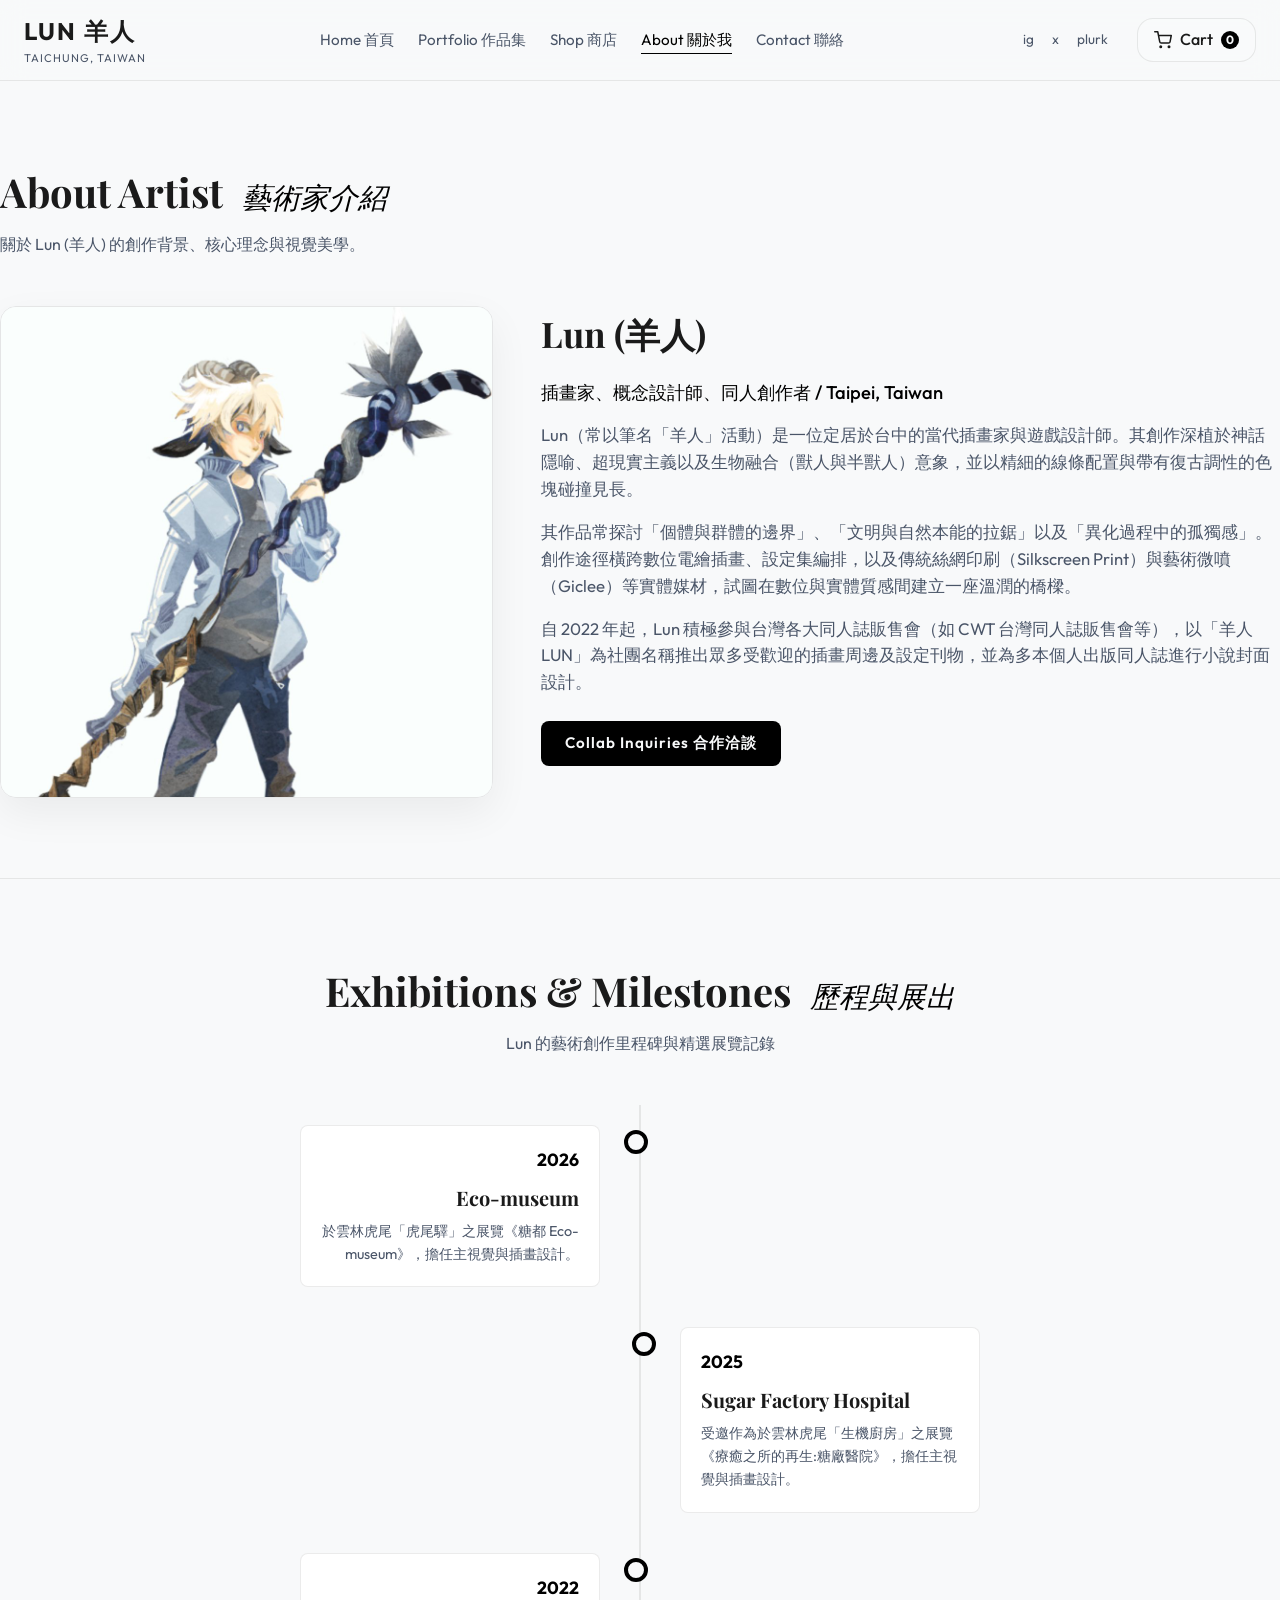
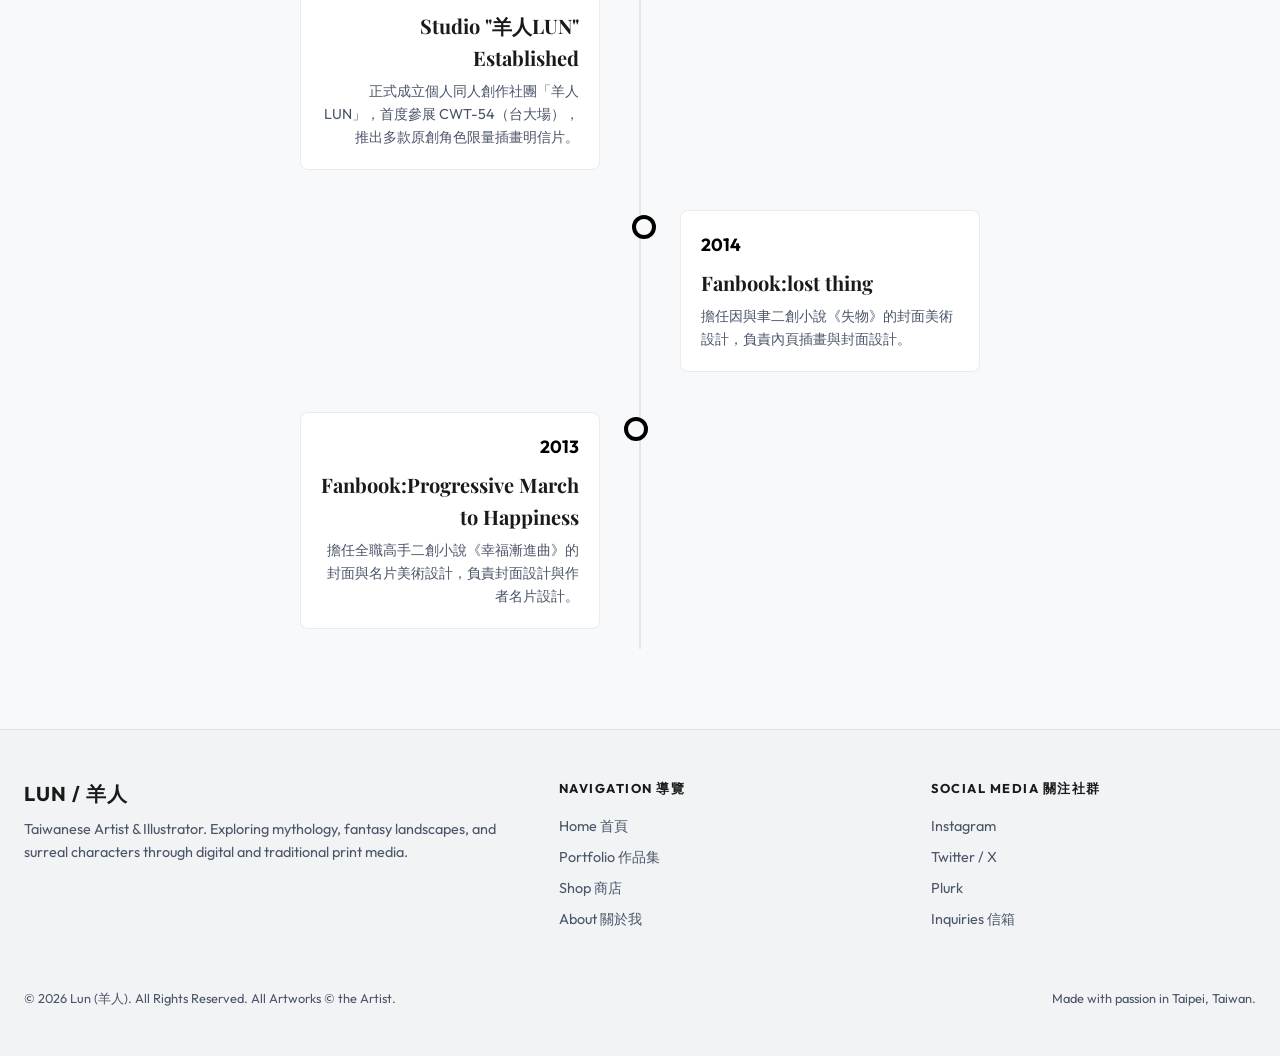
==== commit 714ee998: "Add files via upload" ====
--- a/about.html
+++ b/about.html
@@ -56,7 +56,7 @@
         
         <div class="about-grid">
             <div class="about-image">
-                <img src="assets/artist_avatar.png" alt="Lun (羊人) Stylized Portrait">
+                <img src="assest/artist_avatar.png" alt="Lun (羊人) Stylized Portrait">
             </div>
             
             <div class="about-text">
